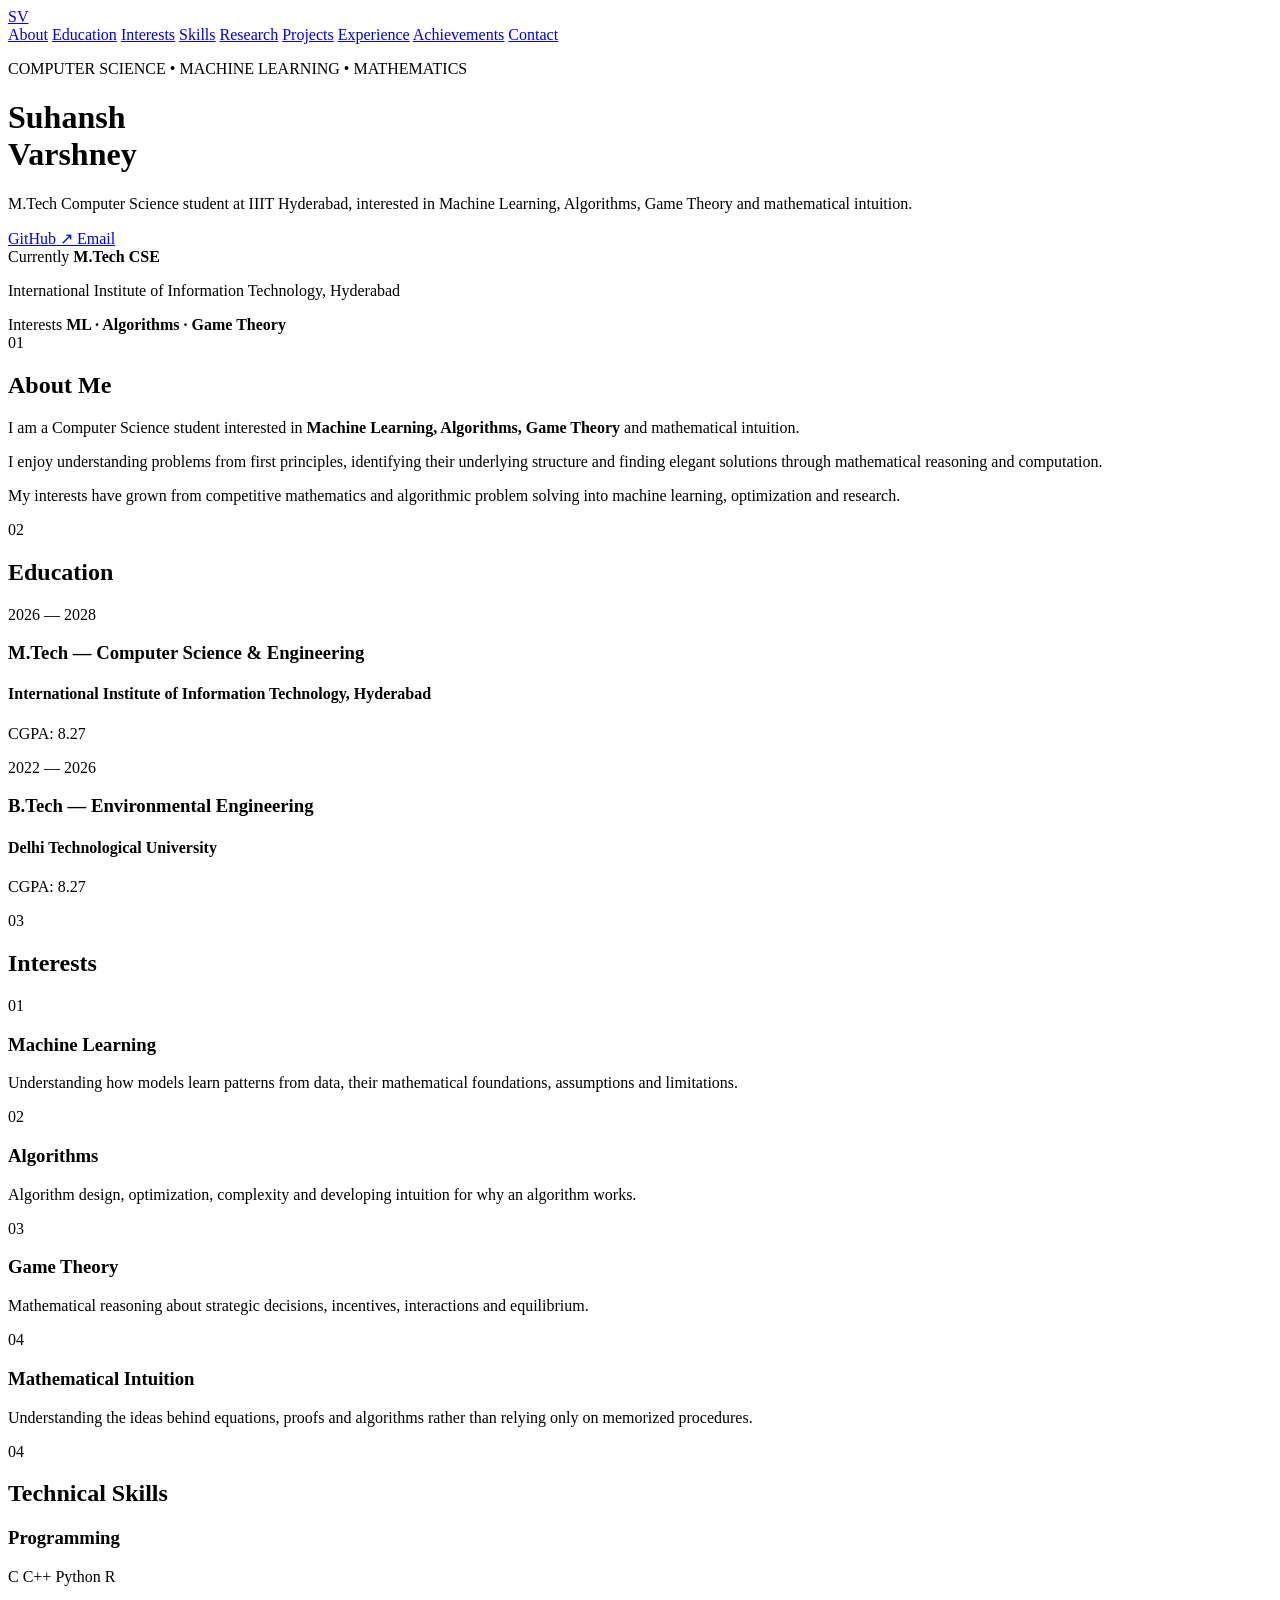
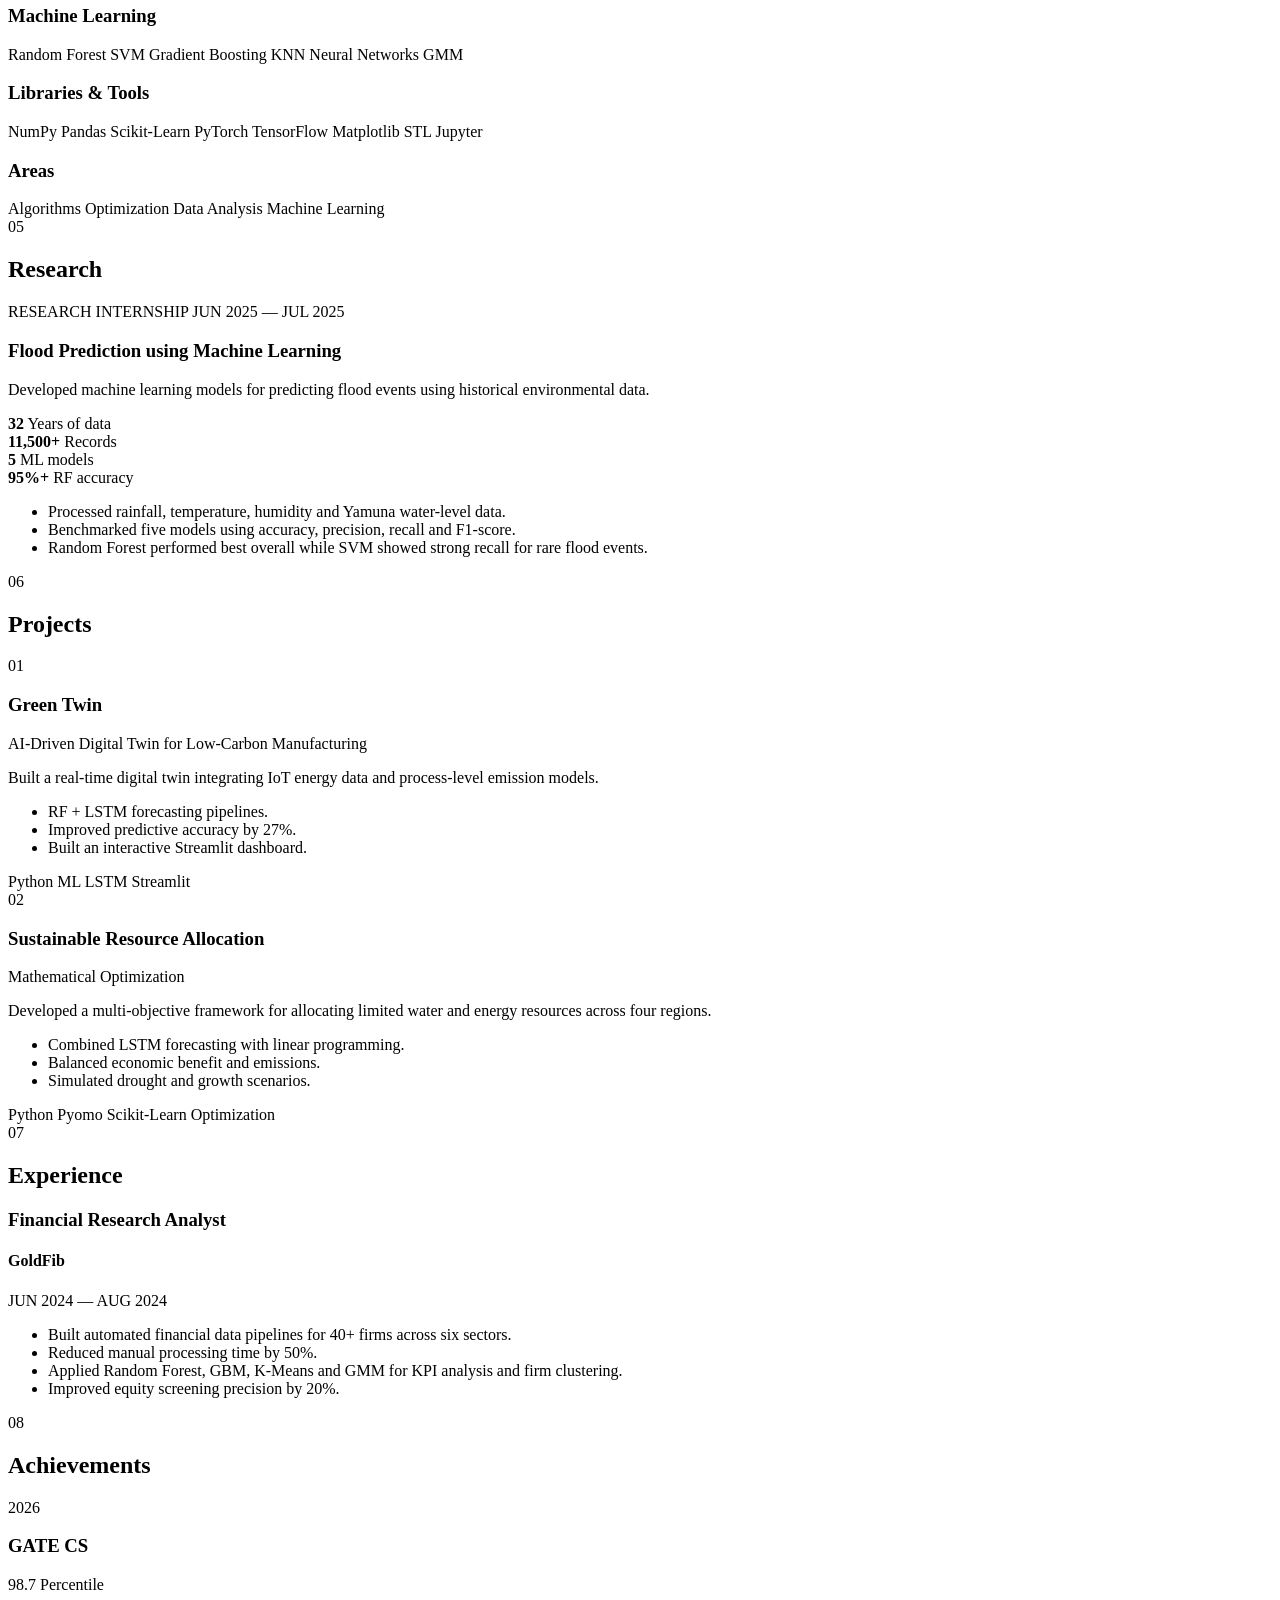
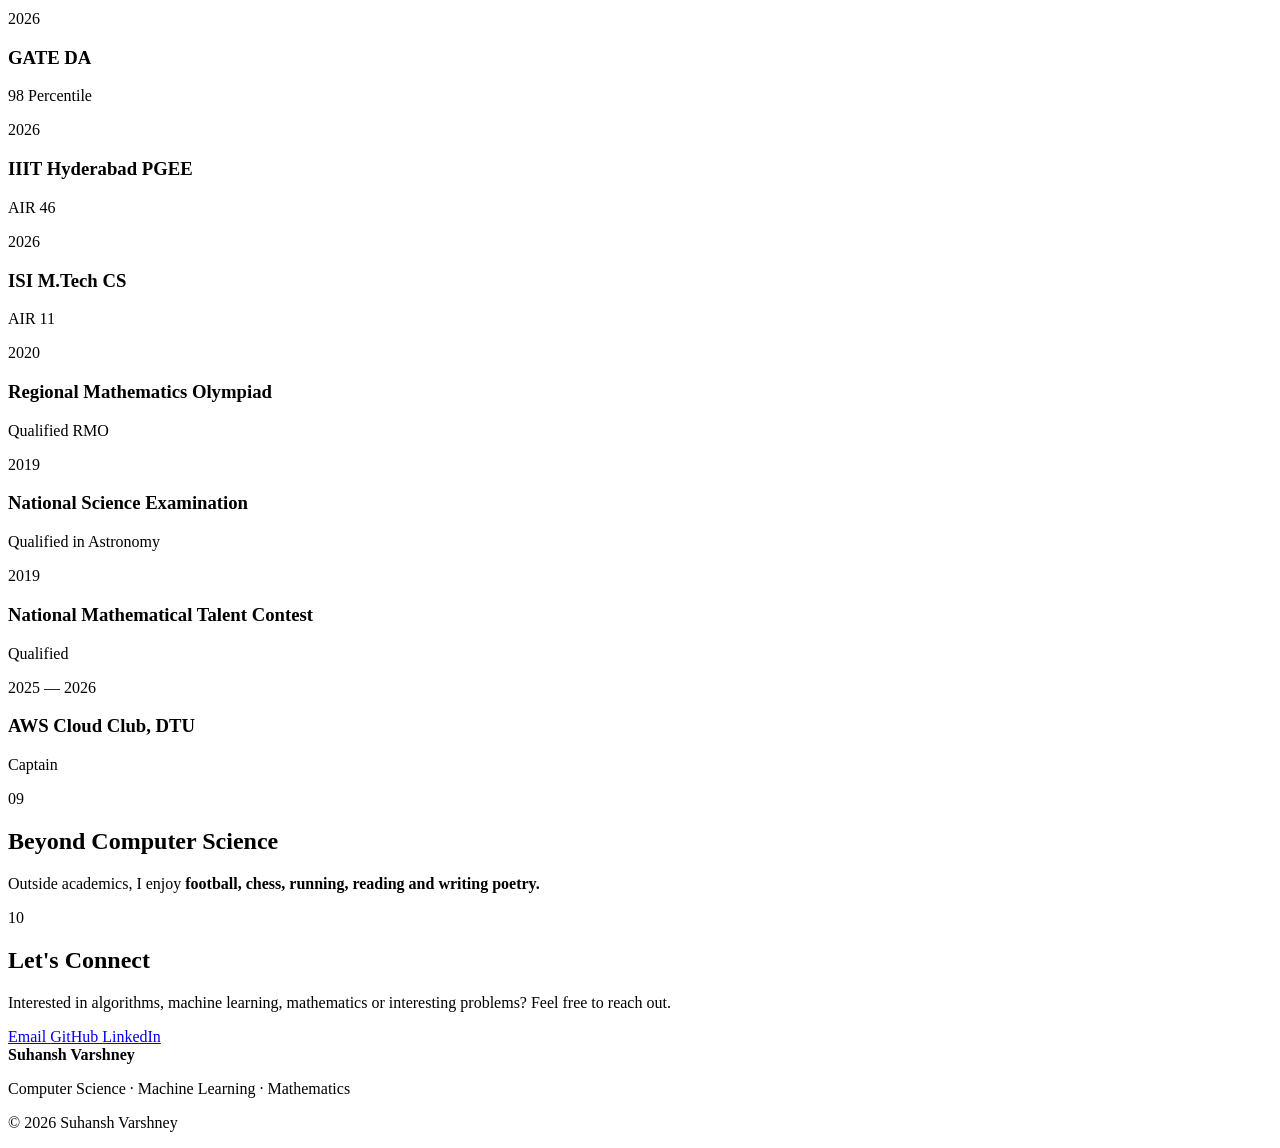
==== index.html @ 95f28748 "Add initial portfolio website structure in index.html This commit adds a new HTML file for a persona" ====
<!DOCTYPE html>
<html lang="en">

<head>
    <meta charset="UTF-8">
    <meta name="viewport" content="width=device-width, initial-scale=1.0">

    <title>Suhansh Varshney | Portfolio</title>

    <meta name="description"
        content="Portfolio of Suhansh Varshney, M.Tech Computer Science student at IIIT Hyderabad.">

    <link rel="stylesheet" href="style.css">
</head>

<body>

    <!-- Navigation -->
    <nav class="navbar">

        <div class="nav-container">

            <a href="#home" class="logo">SV</a>

            <div class="nav-links">
                <a href="#about">About</a>
                <a href="#education">Education</a>
                <a href="#interests">Interests</a>
                <a href="#skills">Skills</a>
                <a href="#research">Research</a>
                <a href="#projects">Projects</a>
                <a href="#experience">Experience</a>
                <a href="#achievements">Achievements</a>
                <a href="#contact">Contact</a>
            </div>

        </div>

    </nav>


    <!-- Hero -->
    <header id="home" class="hero">

        <div class="hero-content">

            <p class="eyebrow">
                COMPUTER SCIENCE • MACHINE LEARNING • MATHEMATICS
            </p>

            <h1>
                Suhansh<br>Varshney
            </h1>

            <p class="hero-description">
                M.Tech Computer Science student at IIIT Hyderabad,
                interested in Machine Learning, Algorithms, Game Theory
                and mathematical intuition.
            </p>

            <div class="hero-links">

                <a href="https://github.com/suhansh09"
                   target="_blank"
                   class="button">
                    GitHub ↗
                </a>

                <a href="mailto:suhansh950@gmail.com"
                   class="button button-outline">
                    Email
                </a>

            </div>

        </div>


        <div class="hero-side">

            <div class="hero-card">

                <span>Currently</span>

                <strong>M.Tech CSE</strong>

                <p>
                    International Institute of Information Technology,
                    Hyderabad
                </p>

                <div class="hero-line"></div>

                <span>Interests</span>

                <strong>
                    ML · Algorithms · Game Theory
                </strong>

            </div>

        </div>

    </header>


    <main>


        <!-- About -->
        <section id="about" class="section">

            <div class="section-heading">
                <span>01</span>
                <h2>About Me</h2>
            </div>

            <div class="about-grid">

                <div>

                    <p class="large-text">
                        I am a Computer Science student interested in
                        <strong>Machine Learning, Algorithms, Game Theory</strong>
                        and mathematical intuition.
                    </p>

                </div>

                <div>

                    <p>
                        I enjoy understanding problems from first principles,
                        identifying their underlying structure and finding
                        elegant solutions through mathematical reasoning
                        and computation.
                    </p>

                    <p>
                        My interests have grown from competitive mathematics
                        and algorithmic problem solving into machine learning,
                        optimization and research.
                    </p>

                </div>

            </div>

        </section>


        <!-- Education -->
        <section id="education" class="section">

            <div class="section-heading">
                <span>02</span>
                <h2>Education</h2>
            </div>

            <div class="timeline">

                <div class="timeline-item">

                    <div class="timeline-date">
                        2026 — 2028
                    </div>

                    <div class="timeline-content">

                        <h3>
                            M.Tech — Computer Science & Engineering
                        </h3>

                        <h4>
                            International Institute of Information
                            Technology, Hyderabad
                        </h4>

                        <p>
                            CGPA: 8.27
                        </p>

                    </div>

                </div>


                <div class="timeline-item">

                    <div class="timeline-date">
                        2022 — 2026
                    </div>

                    <div class="timeline-content">

                        <h3>
                            B.Tech — Environmental Engineering
                        </h3>

                        <h4>
                            Delhi Technological University
                        </h4>

                        <p>
                            CGPA: 8.27
                        </p>

                    </div>

                </div>

            </div>

        </section>


        <!-- Interests -->
        <section id="interests" class="section dark-section">

            <div class="section-heading">
                <span>03</span>
                <h2>Interests</h2>
            </div>

            <div class="interest-grid">


                <article class="interest-card">

                    <span>01</span>

                    <h3>
                        Machine Learning
                    </h3>

                    <p>
                        Understanding how models learn patterns from data,
                        their mathematical foundations, assumptions and
                        limitations.
                    </p>

                </article>


                <article class="interest-card">

                    <span>02</span>

                    <h3>
                        Algorithms
                    </h3>

                    <p>
                        Algorithm design, optimization, complexity and
                        developing intuition for why an algorithm works.
                    </p>

                </article>


                <article class="interest-card">

                    <span>03</span>

                    <h3>
                        Game Theory
                    </h3>

                    <p>
                        Mathematical reasoning about strategic decisions,
                        incentives, interactions and equilibrium.
                    </p>

                </article>


                <article class="interest-card">

                    <span>04</span>

                    <h3>
                        Mathematical Intuition
                    </h3>

                    <p>
                        Understanding the ideas behind equations,
                        proofs and algorithms rather than relying only
                        on memorized procedures.
                    </p>

                </article>

            </div>

        </section>


        <!-- Skills -->
        <section id="skills" class="section">

            <div class="section-heading">
                <span>04</span>
                <h2>Technical Skills</h2>
            </div>


            <div class="skills-container">


                <div class="skill-group">

                    <h3>Programming</h3>

                    <div class="tags">
                        <span>C</span>
                        <span>C++</span>
                        <span>Python</span>
                        <span>R</span>
                    </div>

                </div>


                <div class="skill-group">

                    <h3>Machine Learning</h3>

                    <div class="tags">
                        <span>Random Forest</span>
                        <span>SVM</span>
                        <span>Gradient Boosting</span>
                        <span>KNN</span>
                        <span>Neural Networks</span>
                        <span>GMM</span>
                    </div>

                </div>


                <div class="skill-group">

                    <h3>Libraries & Tools</h3>

                    <div class="tags">
                        <span>NumPy</span>
                        <span>Pandas</span>
                        <span>Scikit-Learn</span>
                        <span>PyTorch</span>
                        <span>TensorFlow</span>
                        <span>Matplotlib</span>
                        <span>STL</span>
                        <span>Jupyter</span>
                    </div>

                </div>


                <div class="skill-group">

                    <h3>Areas</h3>

                    <div class="tags">
                        <span>Algorithms</span>
                        <span>Optimization</span>
                        <span>Data Analysis</span>
                        <span>Machine Learning</span>
                    </div>

                </div>

            </div>

        </section>


        <!-- Research -->
        <section id="research" class="section">

            <div class="section-heading">
                <span>05</span>
                <h2>Research</h2>
            </div>


            <article class="research-card">

                <div class="research-meta">

                    <span>
                        RESEARCH INTERNSHIP
                    </span>

                    <span>
                        JUN 2025 — JUL 2025
                    </span>

                </div>


                <h3>
                    Flood Prediction using Machine Learning
                </h3>

                <p>
                    Developed machine learning models for predicting
                    flood events using historical environmental data.
                </p>


                <div class="research-details">

                    <div>
                        <strong>32</strong>
                        <span>Years of data</span>
                    </div>

                    <div>
                        <strong>11,500+</strong>
                        <span>Records</span>
                    </div>

                    <div>
                        <strong>5</strong>
                        <span>ML models</span>
                    </div>

                    <div>
                        <strong>95%+</strong>
                        <span>RF accuracy</span>
                    </div>

                </div>


                <ul>

                    <li>
                        Processed rainfall, temperature, humidity and
                        Yamuna water-level data.
                    </li>

                    <li>
                        Benchmarked five models using accuracy, precision,
                        recall and F1-score.
                    </li>

                    <li>
                        Random Forest performed best overall while SVM
                        showed strong recall for rare flood events.
                    </li>

                </ul>

            </article>

        </section>


        <!-- Projects -->
        <section id="projects" class="section">

            <div class="section-heading">
                <span>06</span>
                <h2>Projects</h2>
            </div>


            <div class="project-grid">


                <article class="project-card">

                    <span class="project-number">
                        01
                    </span>

                    <h3>
                        Green Twin
                    </h3>

                    <p class="project-subtitle">
                        AI-Driven Digital Twin for Low-Carbon Manufacturing
                    </p>

                    <p>
                        Built a real-time digital twin integrating IoT
                        energy data and process-level emission models.
                    </p>

                    <ul>

                        <li>
                            RF + LSTM forecasting pipelines.
                        </li>

                        <li>
                            Improved predictive accuracy by 27%.
                        </li>

                        <li>
                            Built an interactive Streamlit dashboard.
                        </li>

                    </ul>

                    <div class="tags">
                        <span>Python</span>
                        <span>ML</span>
                        <span>LSTM</span>
                        <span>Streamlit</span>
                    </div>

                </article>


                <article class="project-card">

                    <span class="project-number">
                        02
                    </span>

                    <h3>
                        Sustainable Resource Allocation
                    </h3>

                    <p class="project-subtitle">
                        Mathematical Optimization
                    </p>

                    <p>
                        Developed a multi-objective framework for
                        allocating limited water and energy resources
                        across four regions.
                    </p>

                    <ul>

                        <li>
                            Combined LSTM forecasting with linear programming.
                        </li>

                        <li>
                            Balanced economic benefit and emissions.
                        </li>

                        <li>
                            Simulated drought and growth scenarios.
                        </li>

                    </ul>

                    <div class="tags">
                        <span>Python</span>
                        <span>Pyomo</span>
                        <span>Scikit-Learn</span>
                        <span>Optimization</span>
                    </div>

                </article>

            </div>

        </section>


        <!-- Experience -->
        <section id="experience" class="section">

            <div class="section-heading">
                <span>07</span>
                <h2>Experience</h2>
            </div>


            <article class="experience-card">

                <div class="experience-top">

                    <div>

                        <h3>
                            Financial Research Analyst
                        </h3>

                        <h4>
                            GoldFib
                        </h4>

                    </div>

                    <span>
                        JUN 2024 — AUG 2024
                    </span>

                </div>


                <ul>

                    <li>
                        Built automated financial data pipelines for
                        40+ firms across six sectors.
                    </li>

                    <li>
                        Reduced manual processing time by 50%.
                    </li>

                    <li>
                        Applied Random Forest, GBM, K-Means and GMM
                        for KPI analysis and firm clustering.
                    </li>

                    <li>
                        Improved equity screening precision by 20%.
                    </li>

                </ul>

            </article>

        </section>


        <!-- Achievements -->
        <section id="achievements" class="section dark-section">

            <div class="section-heading">
                <span>08</span>
                <h2>Achievements</h2>
            </div>


            <div class="achievement-grid">


                <div class="achievement">
                    <span>2026</span>
                    <h3>GATE CS</h3>
                    <p>98.7 Percentile</p>
                </div>


                <div class="achievement">
                    <span>2026</span>
                    <h3>GATE DA</h3>
                    <p>98 Percentile</p>
                </div>


                <div class="achievement">
                    <span>2026</span>
                    <h3>IIIT Hyderabad PGEE</h3>
                    <p>AIR 46</p>
                </div>


                <div class="achievement">
                    <span>2026</span>
                    <h3>ISI M.Tech CS</h3>
                    <p>AIR 11</p>
                </div>


                <div class="achievement">
                    <span>2020</span>
                    <h3>Regional Mathematics Olympiad</h3>
                    <p>Qualified RMO</p>
                </div>


                <div class="achievement">
                    <span>2019</span>
                    <h3>National Science Examination</h3>
                    <p>Qualified in Astronomy</p>
                </div>


                <div class="achievement">
                    <span>2019</span>
                    <h3>National Mathematical Talent Contest</h3>
                    <p>Qualified</p>
                </div>


                <div class="achievement">
                    <span>2025 — 2026</span>
                    <h3>AWS Cloud Club, DTU</h3>
                    <p>Captain</p>
                </div>

            </div>

        </section>


        <!-- Hobbies -->
        <section id="hobbies" class="section">

            <div class="section-heading">
                <span>09</span>
                <h2>Beyond Computer Science</h2>
            </div>


            <p class="large-text">
                Outside academics, I enjoy
                <strong>football, chess, running, reading and writing poetry.</strong>
            </p>

        </section>


        <!-- Contact -->
        <section id="contact" class="contact-section">

            <div class="section-heading">
                <span>10</span>
                <h2>Let's Connect</h2>
            </div>


            <p class="contact-text">
                Interested in algorithms, machine learning,
                mathematics or interesting problems?
                Feel free to reach out.
            </p>


            <div class="contact-links">

                <a href="mailto:suhansh950@gmail.com">
                    Email
                </a>

                <a href="https://github.com/suhansh09"
                   target="_blank">
                    GitHub
                </a>

                <a href="https://www.linkedin.com/"
                   target="_blank">
                    LinkedIn
                </a>

            </div>

        </section>

    </main>


    <!-- Footer -->
    <footer>

        <div>
            <strong>Suhansh Varshney</strong>

            <p>
                Computer Science · Machine Learning · Mathematics
            </p>
        </div>

        <p>
            © 2026 Suhansh Varshney
        </p>

    </footer>

</body>

</html>
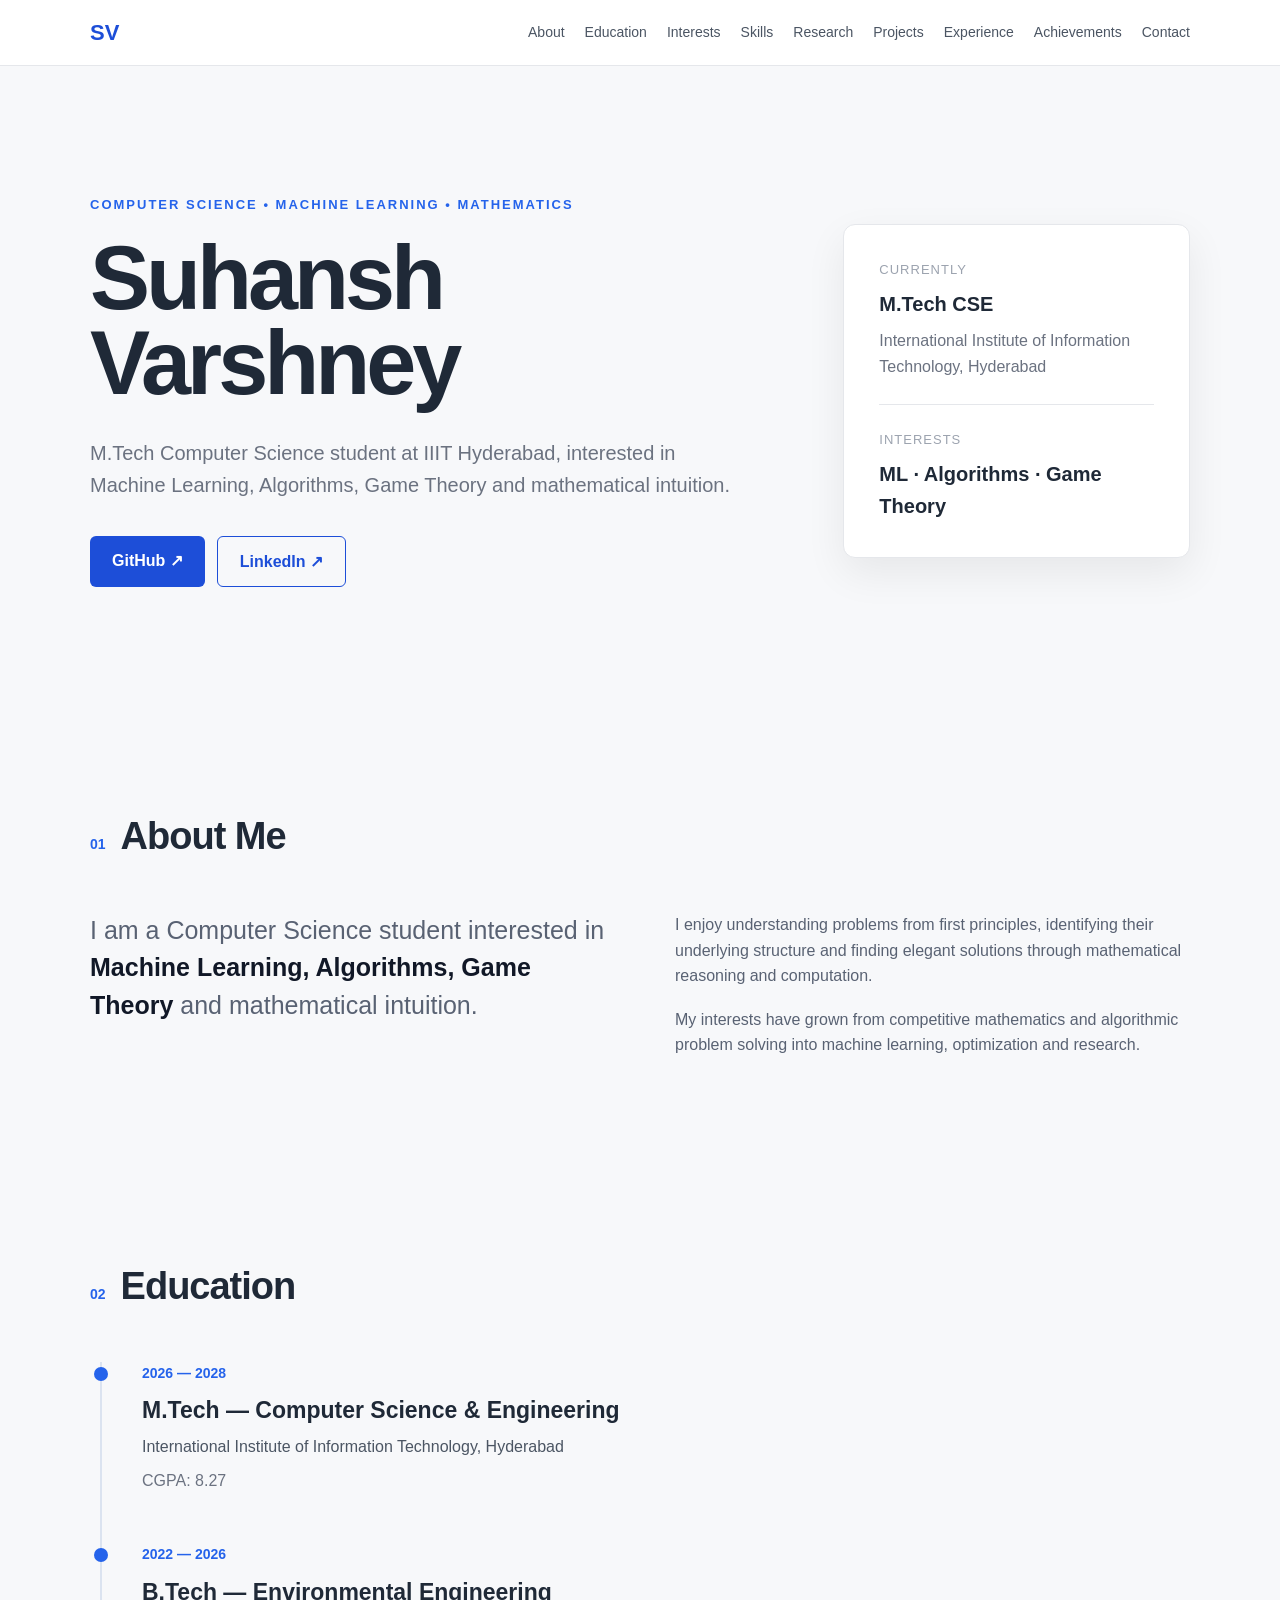
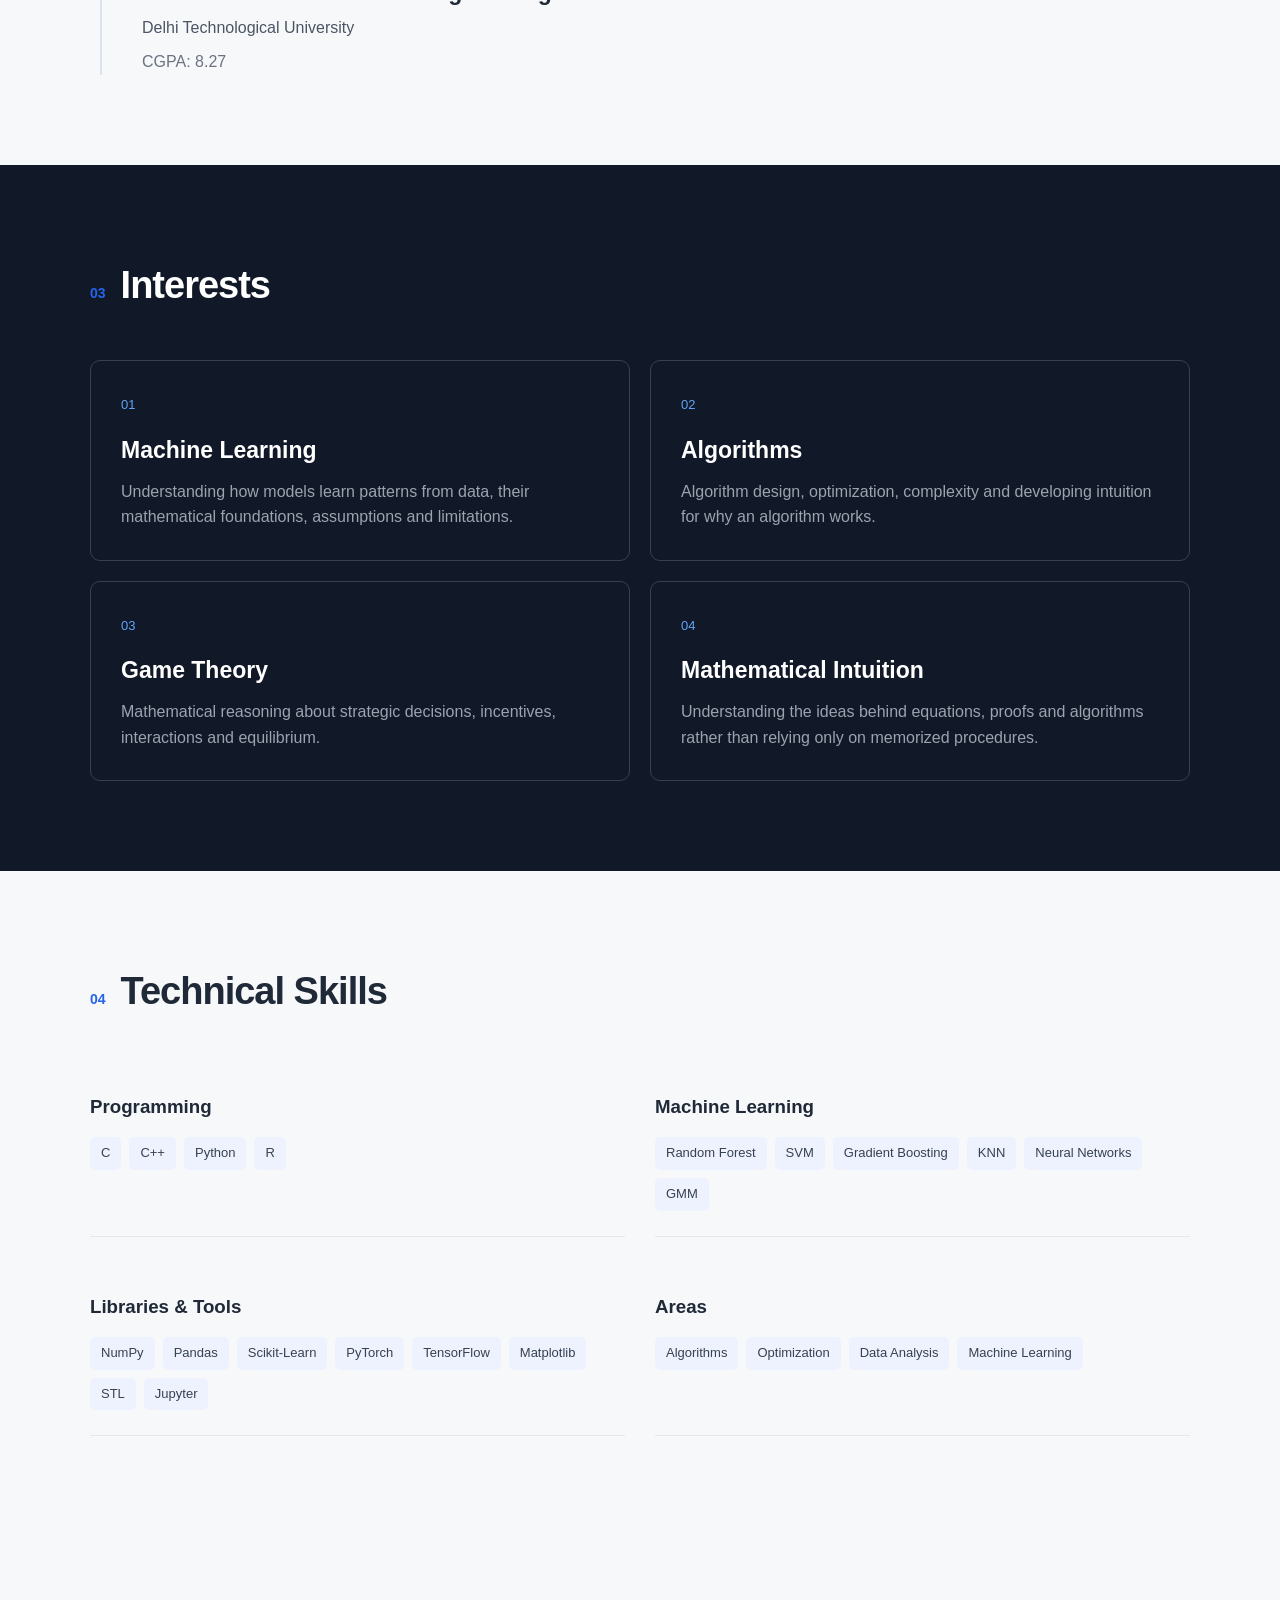
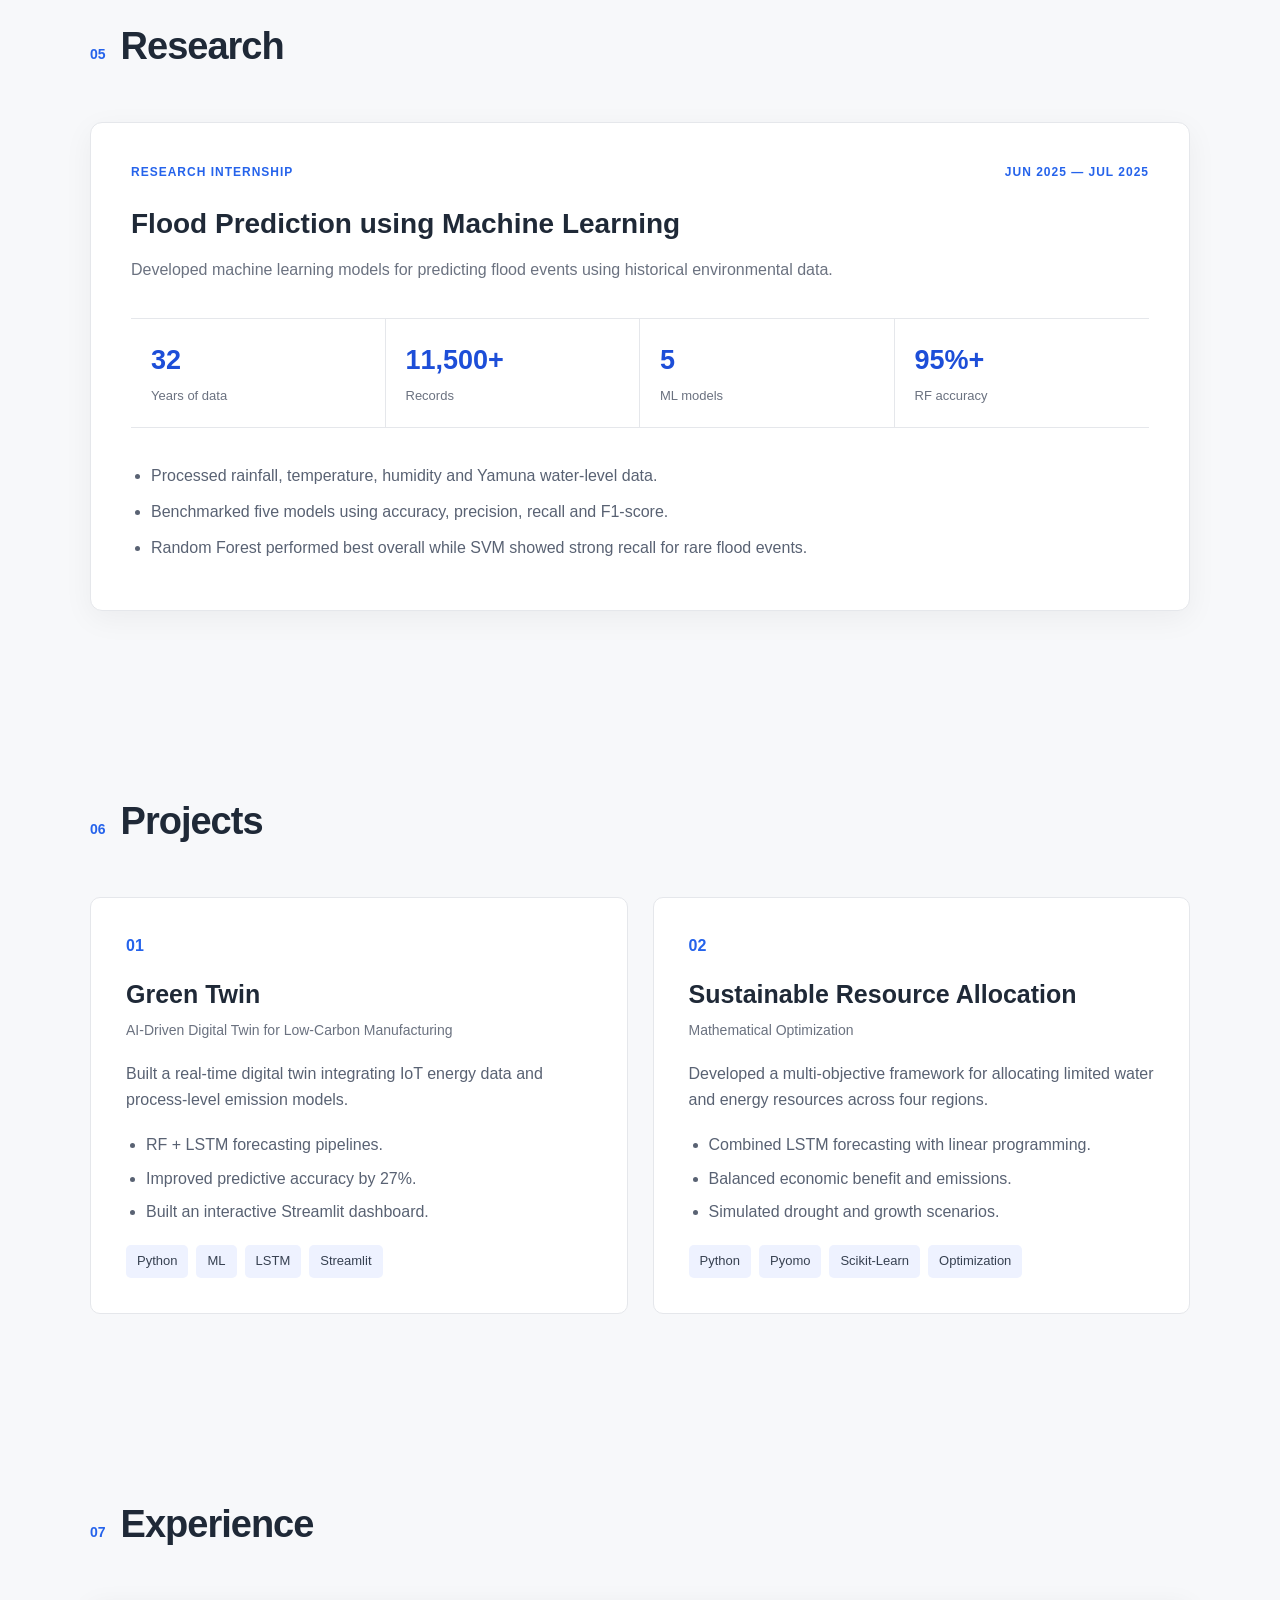
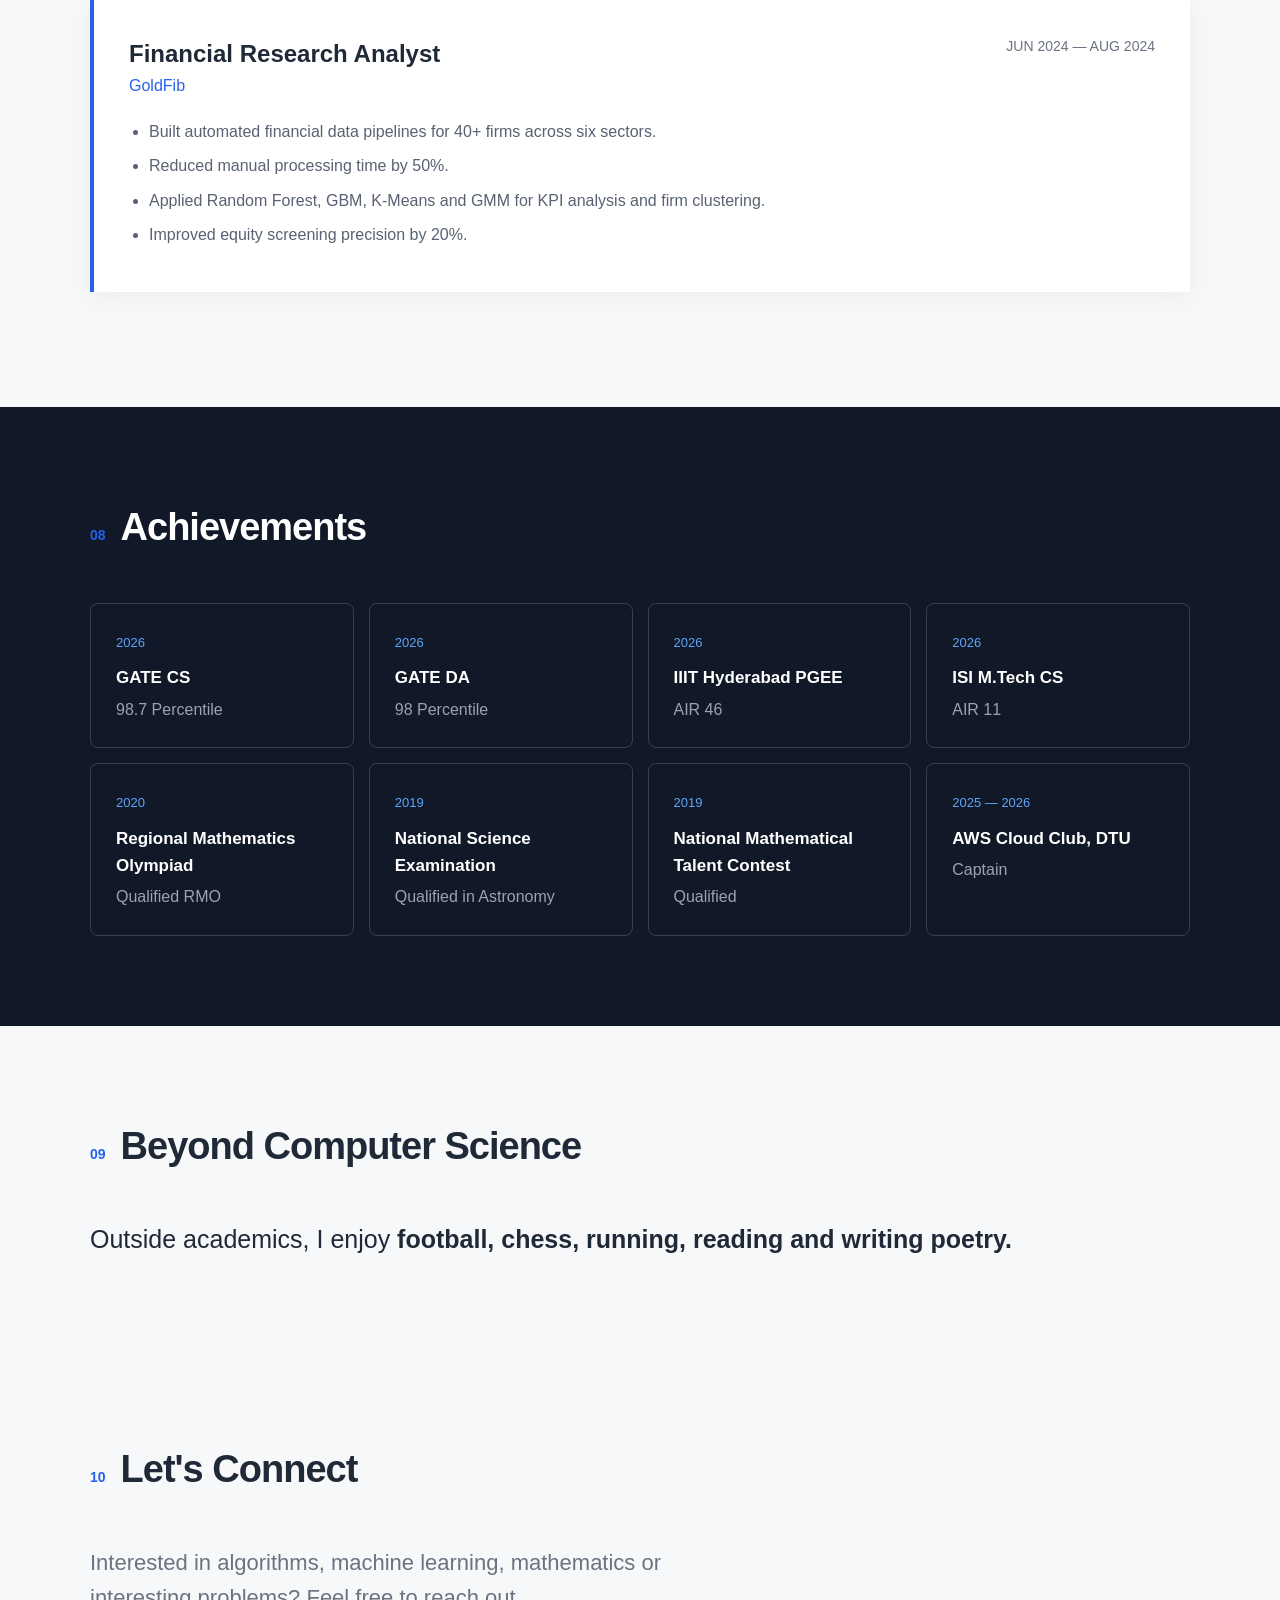
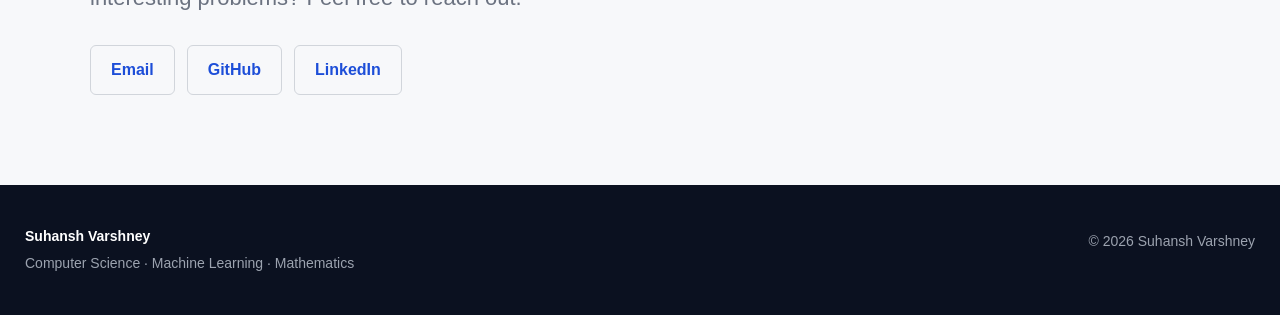
==== commit 4b30ccae: "Update contact links to LinkedIn profile Replaced email link with LinkedIn profile link in multiple " ====
--- a/index.html
+++ b/index.html
@@ -66,9 +66,10 @@
                     GitHub ↗
                 </a>
 
-                <a href="mailto:suhansh950@gmail.com"
-                   class="button button-outline">
-                    Email
+                <a  href="https://www.linkedin.com/in/suhanshvarshney"
+                    target="_blank"
+                    class="button button-outline">
+                    LinkedIn ↗
                 </a>
 
             </div>
@@ -738,7 +739,7 @@
                     GitHub
                 </a>
 
-                <a href="https://www.linkedin.com/"
+                <a href="https://www.linkedin.com/in/suhanshvarshney"
                    target="_blank">
                     LinkedIn
                 </a>
--- a/style.css
+++ b/style.css
@@ -0,0 +1,739 @@
+/* =========================
+   GENERAL
+========================= */
+
+* {
+    box-sizing: border-box;
+    margin: 0;
+    padding: 0;
+}
+
+html {
+    scroll-behavior: smooth;
+}
+
+body {
+    font-family: Arial, Helvetica, sans-serif;
+    line-height: 1.6;
+    background: #f7f8fa;
+    color: #1f2937;
+}
+
+a {
+    color: inherit;
+    text-decoration: none;
+}
+
+ul {
+    padding-left: 20px;
+}
+
+section {
+    scroll-margin-top: 80px;
+}
+
+
+/* =========================
+   NAVIGATION
+========================= */
+
+.navbar {
+    position: sticky;
+    top: 0;
+    z-index: 1000;
+
+    background: rgba(255, 255, 255, 0.95);
+    border-bottom: 1px solid #e5e7eb;
+}
+
+.nav-container {
+    max-width: 1150px;
+    margin: auto;
+
+    display: flex;
+    align-items: center;
+    justify-content: space-between;
+
+    padding: 15px 25px;
+}
+
+.logo {
+    font-size: 22px;
+    font-weight: bold;
+    color: #1d4ed8;
+}
+
+.nav-links {
+    display: flex;
+    gap: 20px;
+    flex-wrap: wrap;
+}
+
+.nav-links a {
+    font-size: 14px;
+    color: #4b5563;
+    transition: 0.2s;
+}
+
+.nav-links a:hover {
+    color: #1d4ed8;
+}
+
+
+/* =========================
+   HERO
+========================= */
+
+.hero {
+    max-width: 1150px;
+    margin: auto;
+
+    min-height: 650px;
+    padding: 100px 25px;
+
+    display: grid;
+    grid-template-columns: 2fr 1fr;
+    gap: 60px;
+    align-items: center;
+}
+
+.eyebrow {
+    color: #2563eb;
+    font-size: 13px;
+    font-weight: bold;
+    letter-spacing: 2px;
+    margin-bottom: 20px;
+}
+
+.hero h1 {
+    font-size: clamp(55px, 8vw, 90px);
+    line-height: 0.95;
+    letter-spacing: -4px;
+    margin-bottom: 30px;
+}
+
+.hero-description {
+    max-width: 650px;
+    font-size: 20px;
+    color: #6b7280;
+}
+
+.hero-links {
+    display: flex;
+    gap: 12px;
+    margin-top: 35px;
+}
+
+.button {
+    display: inline-block;
+    padding: 12px 22px;
+    border-radius: 6px;
+
+    background: #1d4ed8;
+    color: white;
+
+    font-weight: bold;
+    transition: 0.2s;
+}
+
+.button:hover {
+    transform: translateY(-2px);
+}
+
+.button-outline {
+    background: transparent;
+    color: #1d4ed8;
+    border: 1px solid #1d4ed8;
+}
+
+.hero-card {
+    padding: 35px;
+
+    background: white;
+    border: 1px solid #e5e7eb;
+    border-radius: 12px;
+
+    box-shadow: 0 15px 40px rgba(0, 0, 0, 0.07);
+}
+
+.hero-card span {
+    display: block;
+    color: #9ca3af;
+    font-size: 13px;
+    text-transform: uppercase;
+    letter-spacing: 1px;
+}
+
+.hero-card strong {
+    display: block;
+    margin-top: 7px;
+    font-size: 20px;
+}
+
+.hero-card p {
+    margin-top: 8px;
+    color: #6b7280;
+}
+
+.hero-line {
+    height: 1px;
+    background: #e5e7eb;
+    margin: 25px 0;
+}
+
+
+/* =========================
+   SECTIONS
+========================= */
+
+.section {
+    max-width: 1150px;
+    margin: auto;
+    padding: 90px 25px;
+}
+
+.section-heading {
+    display: flex;
+    align-items: baseline;
+    gap: 15px;
+
+    margin-bottom: 45px;
+}
+
+.section-heading span {
+    color: #2563eb;
+    font-size: 14px;
+    font-weight: bold;
+}
+
+.section-heading h2 {
+    font-size: 38px;
+    letter-spacing: -1px;
+}
+
+
+/* =========================
+   ABOUT
+========================= */
+
+.about-grid {
+    display: grid;
+    grid-template-columns: 1fr 1fr;
+    gap: 70px;
+}
+
+.large-text {
+    font-size: 25px;
+    line-height: 1.5;
+}
+
+.about-grid p {
+    margin-bottom: 18px;
+    color: #596273;
+}
+
+.about-grid strong {
+    color: #111827;
+}
+
+
+/* =========================
+   EDUCATION
+========================= */
+
+.timeline {
+    border-left: 2px solid #dbe3f0;
+    margin-left: 10px;
+}
+
+.timeline-item {
+    position: relative;
+    padding: 0 0 50px 40px;
+}
+
+.timeline-item:last-child {
+    padding-bottom: 0;
+}
+
+.timeline-item::before {
+    content: "";
+
+    position: absolute;
+    left: -8px;
+    top: 5px;
+
+    width: 14px;
+    height: 14px;
+
+    border-radius: 50%;
+    background: #2563eb;
+}
+
+.timeline-date {
+    color: #2563eb;
+    font-size: 14px;
+    font-weight: bold;
+    margin-bottom: 8px;
+}
+
+.timeline-content h3 {
+    font-size: 23px;
+    margin-bottom: 5px;
+}
+
+.timeline-content h4 {
+    color: #4b5563;
+    font-weight: normal;
+}
+
+.timeline-content p {
+    margin-top: 8px;
+    color: #6b7280;
+}
+
+
+/* =========================
+   DARK SECTIONS
+========================= */
+
+.dark-section {
+    max-width: none;
+    background: #111827;
+    color: white;
+}
+
+.dark-section > * {
+    max-width: 1100px;
+    margin-left: auto;
+    margin-right: auto;
+}
+
+.dark-section .section-heading {
+    max-width: 1100px;
+}
+
+.dark-section .section-heading h2 {
+    color: white;
+}
+
+
+/* =========================
+   INTERESTS
+========================= */
+
+.interest-grid {
+    display: grid;
+    grid-template-columns: repeat(2, 1fr);
+    gap: 20px;
+}
+
+.interest-card {
+    padding: 30px;
+
+    border: 1px solid #374151;
+    border-radius: 10px;
+
+    transition: 0.2s;
+}
+
+.interest-card:hover {
+    transform: translateY(-4px);
+    border-color: #60a5fa;
+}
+
+.interest-card > span {
+    color: #60a5fa;
+    font-size: 13px;
+}
+
+.interest-card h3 {
+    margin: 15px 0 10px;
+    font-size: 23px;
+}
+
+.interest-card p {
+    color: #9ca3af;
+}
+
+
+/* =========================
+   SKILLS
+========================= */
+
+.skills-container {
+    display: grid;
+    grid-template-columns: repeat(2, 1fr);
+    gap: 30px;
+}
+
+.skill-group {
+    padding: 25px 0;
+    border-bottom: 1px solid #e5e7eb;
+}
+
+.skill-group h3 {
+    margin-bottom: 15px;
+}
+
+.tags {
+    display: flex;
+    flex-wrap: wrap;
+    gap: 8px;
+}
+
+.tags span {
+    padding: 6px 11px;
+
+    background: #eef2ff;
+    color: #374151;
+
+    border-radius: 5px;
+    font-size: 13px;
+}
+
+
+/* =========================
+   RESEARCH
+========================= */
+
+.research-card {
+    padding: 40px;
+
+    background: white;
+    border: 1px solid #e5e7eb;
+    border-radius: 12px;
+
+    box-shadow: 0 8px 30px rgba(0, 0, 0, 0.05);
+}
+
+.research-meta {
+    display: flex;
+    justify-content: space-between;
+
+    color: #2563eb;
+    font-size: 12px;
+    font-weight: bold;
+    letter-spacing: 1px;
+}
+
+.research-card h3 {
+    margin: 20px 0 10px;
+    font-size: 28px;
+}
+
+.research-card > p {
+    color: #6b7280;
+}
+
+.research-details {
+    display: grid;
+    grid-template-columns: repeat(4, 1fr);
+
+    margin: 35px 0;
+
+    border-top: 1px solid #e5e7eb;
+    border-bottom: 1px solid #e5e7eb;
+}
+
+.research-details div {
+    padding: 20px;
+    border-right: 1px solid #e5e7eb;
+}
+
+.research-details div:last-child {
+    border-right: none;
+}
+
+.research-details strong {
+    display: block;
+    font-size: 27px;
+    color: #1d4ed8;
+}
+
+.research-details span {
+    color: #6b7280;
+    font-size: 13px;
+}
+
+.research-card li {
+    margin-bottom: 10px;
+    color: #596273;
+}
+
+
+/* =========================
+   PROJECTS
+========================= */
+
+.project-grid {
+    display: grid;
+    grid-template-columns: repeat(2, 1fr);
+    gap: 25px;
+}
+
+.project-card {
+    padding: 35px;
+
+    background: white;
+    border: 1px solid #e5e7eb;
+    border-radius: 10px;
+
+    transition: 0.2s;
+}
+
+.project-card:hover {
+    transform: translateY(-5px);
+    box-shadow: 0 12px 35px rgba(0, 0, 0, 0.08);
+}
+
+.project-number {
+    color: #2563eb;
+    font-weight: bold;
+}
+
+.project-card h3 {
+    font-size: 25px;
+    margin-top: 15px;
+}
+
+.project-subtitle {
+    color: #6b7280;
+    font-size: 14px;
+    margin: 5px 0 20px;
+}
+
+.project-card > p:not(.project-subtitle) {
+    color: #596273;
+}
+
+.project-card ul {
+    margin: 20px 0;
+}
+
+.project-card li {
+    margin-bottom: 8px;
+    color: #596273;
+}
+
+
+/* =========================
+   EXPERIENCE
+========================= */
+
+.experience-card {
+    padding: 35px;
+
+    background: white;
+    border-left: 4px solid #2563eb;
+
+    box-shadow: 0 5px 25px rgba(0, 0, 0, 0.05);
+
+    margin-bottom: 25px;
+}
+
+.experience-top {
+    display: flex;
+    justify-content: space-between;
+    gap: 20px;
+    margin-bottom: 20px;
+}
+
+.experience-top h3 {
+    font-size: 24px;
+}
+
+.experience-top h4 {
+    color: #2563eb;
+    font-weight: normal;
+}
+
+.experience-top > span {
+    color: #6b7280;
+    font-size: 14px;
+    white-space: nowrap;
+}
+
+.experience-card li {
+    margin-bottom: 9px;
+    color: #596273;
+}
+
+
+/* =========================
+   ACHIEVEMENTS
+========================= */
+
+.achievement-grid {
+    display: grid;
+    grid-template-columns: repeat(4, 1fr);
+    gap: 15px;
+}
+
+.achievement {
+    padding: 25px;
+
+    border: 1px solid #374151;
+    border-radius: 8px;
+}
+
+.achievement > span {
+    color: #60a5fa;
+    font-size: 13px;
+}
+
+.achievement h3 {
+    margin: 10px 0 5px;
+    font-size: 17px;
+}
+
+.achievement p {
+    color: #9ca3af;
+}
+
+
+/* =========================
+   CONTACT
+========================= */
+
+.contact-section {
+    max-width: 1150px;
+    margin: auto;
+    padding: 90px 25px;
+}
+
+.contact-text {
+    max-width: 650px;
+    font-size: 22px;
+    color: #6b7280;
+}
+
+.contact-links {
+    display: flex;
+    gap: 12px;
+    margin-top: 30px;
+}
+
+.contact-links a {
+    padding: 11px 20px;
+
+    border: 1px solid #d1d5db;
+    border-radius: 6px;
+
+    color: #1d4ed8;
+    font-weight: bold;
+}
+
+.contact-links a:hover {
+    background: #1d4ed8;
+    color: white;
+}
+
+
+/* =========================
+   FOOTER
+========================= */
+
+footer {
+    padding: 40px 25px;
+
+    background: #0b1120;
+    color: white;
+
+    display: flex;
+    justify-content: space-between;
+    gap: 20px;
+
+    font-size: 14px;
+}
+
+footer p {
+    color: #9ca3af;
+    margin-top: 5px;
+}
+
+
+/* =========================
+   MOBILE
+========================= */
+
+@media (max-width: 800px) {
+
+    .nav-container {
+        flex-direction: column;
+        gap: 15px;
+    }
+
+    .nav-links {
+        justify-content: center;
+        gap: 12px;
+    }
+
+    .hero {
+        grid-template-columns: 1fr;
+        padding-top: 70px;
+    }
+
+    .hero-side {
+        display: none;
+    }
+
+    .about-grid {
+        grid-template-columns: 1fr;
+        gap: 30px;
+    }
+
+    .interest-grid,
+    .skills-container,
+    .project-grid {
+        grid-template-columns: 1fr;
+    }
+
+    .research-details {
+        grid-template-columns: repeat(2, 1fr);
+    }
+
+    .achievement-grid {
+        grid-template-columns: repeat(2, 1fr);
+    }
+
+    .experience-top {
+        flex-direction: column;
+    }
+
+    footer {
+        flex-direction: column;
+    }
+}
+
+
+@media (max-width: 500px) {
+
+    .hero h1 {
+        font-size: 55px;
+    }
+
+    .section {
+        padding: 60px 20px;
+    }
+
+    .section-heading h2 {
+        font-size: 30px;
+    }
+
+    .research-card {
+        padding: 25px;
+    }
+
+    .research-details {
+        grid-template-columns: 1fr 1fr;
+    }
+
+    .achievement-grid {
+        grid-template-columns: 1fr;
+    }
+
+    .contact-links {
+        flex-direction: column;
+    }
+
+}
